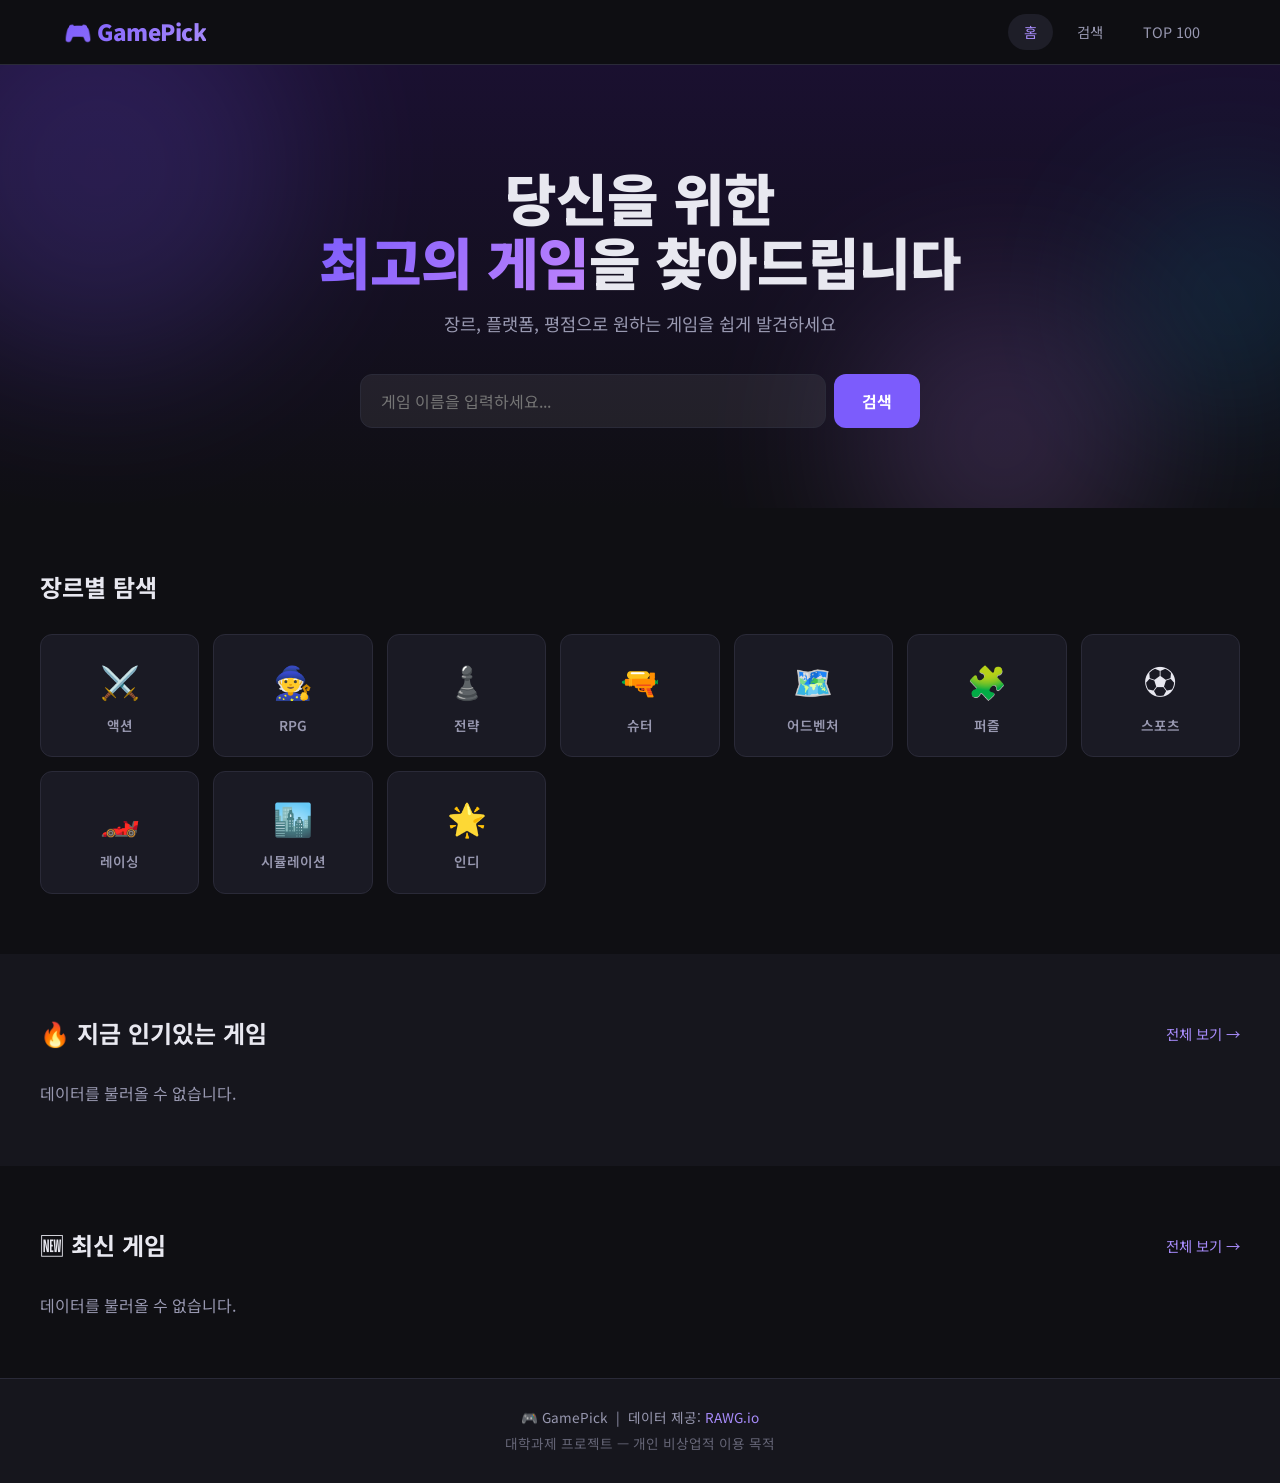
==== index.html @ 8594b7e9 "feat: 게임 추천 사이트 GamePick 초기 구현 - 메인 페이지: 히어로 검색, 장르별 탐색, 인기/최신 게임 섹션 - 검색 페이지: 텍스트 검색 + 장르/플랫폼/정렬 필터" ====
<!DOCTYPE html>
<html lang="ko">
<head>
  <meta charset="UTF-8" />
  <meta name="viewport" content="width=device-width, initial-scale=1.0" />
  <title>🎮 GamePick — 게임 추천 사이트</title>
  <link rel="stylesheet" href="style.css" />
  <link href="https://fonts.googleapis.com/css2?family=Noto+Sans+KR:wght@400;600;700;900&display=swap" rel="stylesheet" />
</head>
<body>

  <!-- 헤더 -->
  <header class="header">
    <div class="header-inner">
      <a href="index.html" class="logo">🎮 GamePick</a>
      <nav class="nav">
        <a href="index.html" class="nav-link active">홈</a>
        <a href="search.html" class="nav-link">검색</a>
        <a href="top.html" class="nav-link">TOP 100</a>
      </nav>
    </div>
  </header>

  <!-- 히어로 -->
  <section class="hero">
    <div class="hero-content">
      <h1 class="hero-title">당신을 위한<br /><span class="accent">최고의 게임</span>을 찾아드립니다</h1>
      <p class="hero-sub">장르, 플랫폼, 평점으로 원하는 게임을 쉽게 발견하세요</p>
      <form class="hero-search" id="heroSearchForm">
        <input type="text" id="heroSearchInput" placeholder="게임 이름을 입력하세요..." autocomplete="off" />
        <button type="submit">검색</button>
      </form>
    </div>
    <div class="hero-bg-shapes">
      <div class="shape s1"></div>
      <div class="shape s2"></div>
      <div class="shape s3"></div>
    </div>
  </section>

  <!-- 장르 필터 -->
  <section class="section">
    <div class="container">
      <h2 class="section-title">장르별 탐색</h2>
      <div class="genre-grid" id="genreGrid">
        <!-- JS로 생성 -->
      </div>
    </div>
  </section>

  <!-- 인기 게임 -->
  <section class="section section-dark">
    <div class="container">
      <div class="section-header">
        <h2 class="section-title">🔥 지금 인기있는 게임</h2>
        <a href="top.html" class="see-all">전체 보기 →</a>
      </div>
      <div class="game-grid" id="popularGames">
        <div class="skeleton-card"></div>
        <div class="skeleton-card"></div>
        <div class="skeleton-card"></div>
        <div class="skeleton-card"></div>
        <div class="skeleton-card"></div>
        <div class="skeleton-card"></div>
      </div>
    </div>
  </section>

  <!-- 최신 게임 -->
  <section class="section">
    <div class="container">
      <div class="section-header">
        <h2 class="section-title">🆕 최신 게임</h2>
        <a href="search.html?sort=-released" class="see-all">전체 보기 →</a>
      </div>
      <div class="game-grid" id="newGames">
        <div class="skeleton-card"></div>
        <div class="skeleton-card"></div>
        <div class="skeleton-card"></div>
        <div class="skeleton-card"></div>
        <div class="skeleton-card"></div>
        <div class="skeleton-card"></div>
      </div>
    </div>
  </section>

  <!-- 푸터 -->
  <footer class="footer">
    <div class="container">
      <p>🎮 GamePick &nbsp;|&nbsp; 데이터 제공: <a href="https://rawg.io" target="_blank">RAWG.io</a></p>
      <p class="footer-sub">대학과제 프로젝트 — 개인 비상업적 이용 목적</p>
    </div>
  </footer>

  <script src="api.js"></script>
  <script src="main.js"></script>
</body>
</html>
---- style.css ----
/* =============================================
   GamePick — Global Styles (Dark Theme)
   ============================================= */

:root {
  --bg: #0f0f13;
  --bg2: #16161d;
  --bg3: #1e1e28;
  --accent: #7c5cfc;
  --accent2: #a78bfa;
  --text: #e8e8f0;
  --text2: #9898b0;
  --card-bg: #1a1a24;
  --card-hover: #22222e;
  --border: #2a2a38;
  --gold: #f5c518;
  --green: #4caf50;
  --red: #f44336;
  --radius: 12px;
  --shadow: 0 4px 24px rgba(0,0,0,0.4);
}

* { box-sizing: border-box; margin: 0; padding: 0; }

html { scroll-behavior: smooth; }

body {
  background: var(--bg);
  color: var(--text);
  font-family: 'Noto Sans KR', sans-serif;
  line-height: 1.6;
  min-height: 100vh;
}

a { color: inherit; text-decoration: none; }

img { display: block; width: 100%; }

/* =============================================
   Header
   ============================================= */
.header {
  position: sticky;
  top: 0;
  z-index: 100;
  background: rgba(15, 15, 19, 0.92);
  backdrop-filter: blur(12px);
  border-bottom: 1px solid var(--border);
}

.header-inner {
  max-width: 1200px;
  margin: 0 auto;
  padding: 0 24px;
  height: 64px;
  display: flex;
  align-items: center;
  justify-content: space-between;
}

.logo {
  font-size: 1.4rem;
  font-weight: 900;
  letter-spacing: -0.5px;
  background: linear-gradient(135deg, var(--accent), var(--accent2));
  -webkit-background-clip: text;
  -webkit-text-fill-color: transparent;
  background-clip: text;
}

.nav { display: flex; gap: 8px; }

.nav-link {
  padding: 6px 16px;
  border-radius: 20px;
  font-size: 0.9rem;
  color: var(--text2);
  transition: all 0.2s;
}

.nav-link:hover, .nav-link.active {
  background: var(--bg3);
  color: var(--text);
}

.nav-link.active { color: var(--accent2); }

/* =============================================
   Hero
   ============================================= */
.hero {
  position: relative;
  overflow: hidden;
  padding: 100px 24px 80px;
  text-align: center;
  background: linear-gradient(180deg, #1a1030 0%, var(--bg) 100%);
}

.hero-content { position: relative; z-index: 2; max-width: 700px; margin: 0 auto; }

.hero-title {
  font-size: clamp(2rem, 5vw, 3.5rem);
  font-weight: 900;
  line-height: 1.15;
  letter-spacing: -1px;
  margin-bottom: 16px;
}

.accent {
  background: linear-gradient(135deg, var(--accent), #c084fc);
  -webkit-background-clip: text;
  -webkit-text-fill-color: transparent;
  background-clip: text;
}

.hero-sub {
  color: var(--text2);
  font-size: 1.1rem;
  margin-bottom: 36px;
}

.hero-search {
  display: flex;
  gap: 8px;
  max-width: 560px;
  margin: 0 auto;
}

.hero-search input {
  flex: 1;
  background: rgba(255,255,255,0.07);
  border: 1px solid var(--border);
  border-radius: 12px;
  padding: 14px 20px;
  color: var(--text);
  font-size: 1rem;
  font-family: inherit;
  outline: none;
  transition: border-color 0.2s;
}

.hero-search input:focus { border-color: var(--accent); }

.hero-search button {
  padding: 14px 28px;
  background: var(--accent);
  border: none;
  border-radius: 12px;
  color: #fff;
  font-size: 1rem;
  font-family: inherit;
  font-weight: 700;
  cursor: pointer;
  transition: background 0.2s, transform 0.1s;
}

.hero-search button:hover { background: var(--accent2); }
.hero-search button:active { transform: scale(0.97); }

/* Background shapes */
.hero-bg-shapes { position: absolute; inset: 0; pointer-events: none; }
.shape {
  position: absolute;
  border-radius: 50%;
  filter: blur(80px);
  opacity: 0.18;
}
.s1 { width: 400px; height: 400px; background: var(--accent); top: -100px; left: -100px; }
.s2 { width: 300px; height: 300px; background: #c084fc; bottom: -80px; right: 10%; }
.s3 { width: 200px; height: 200px; background: #06b6d4; top: 30%; right: -50px; }

/* =============================================
   Sections
   ============================================= */
.section { padding: 60px 24px; }
.section-dark { background: var(--bg2); }

.container { max-width: 1200px; margin: 0 auto; }

.section-header {
  display: flex;
  align-items: center;
  justify-content: space-between;
  margin-bottom: 28px;
}

.section-title {
  font-size: 1.5rem;
  font-weight: 700;
  margin-bottom: 28px;
}

.section-header .section-title { margin-bottom: 0; }

.see-all {
  color: var(--accent2);
  font-size: 0.9rem;
  transition: opacity 0.2s;
}
.see-all:hover { opacity: 0.7; }

/* =============================================
   Genre Grid
   ============================================= */
.genre-grid {
  display: grid;
  grid-template-columns: repeat(auto-fill, minmax(140px, 1fr));
  gap: 14px;
}

.genre-card {
  background: var(--card-bg);
  border: 1px solid var(--border);
  border-radius: var(--radius);
  padding: 20px 16px;
  text-align: center;
  cursor: pointer;
  transition: all 0.2s;
}

.genre-card:hover {
  background: var(--card-hover);
  border-color: var(--accent);
  transform: translateY(-2px);
}

.genre-icon { font-size: 2rem; margin-bottom: 8px; }
.genre-name { font-size: 0.85rem; font-weight: 600; color: var(--text2); }

/* =============================================
   Game Cards
   ============================================= */
.game-grid {
  display: grid;
  grid-template-columns: repeat(auto-fill, minmax(220px, 1fr));
  gap: 20px;
}

.game-card {
  background: var(--card-bg);
  border: 1px solid var(--border);
  border-radius: var(--radius);
  overflow: hidden;
  cursor: pointer;
  transition: all 0.25s;
  text-decoration: none;
}

.game-card:hover {
  transform: translateY(-4px);
  box-shadow: 0 12px 40px rgba(124, 92, 252, 0.2);
  border-color: var(--accent);
}

.game-card-img {
  aspect-ratio: 16/9;
  overflow: hidden;
  background: var(--bg3);
}

.game-card-img img {
  width: 100%;
  height: 100%;
  object-fit: cover;
  transition: transform 0.3s;
}

.game-card:hover .game-card-img img { transform: scale(1.05); }

.game-card-img-placeholder {
  width: 100%;
  height: 100%;
  display: flex;
  align-items: center;
  justify-content: center;
  font-size: 3rem;
  background: var(--bg3);
}

.game-card-body { padding: 14px; }

.game-card-title {
  font-size: 0.95rem;
  font-weight: 700;
  margin-bottom: 8px;
  display: -webkit-box;
  -webkit-line-clamp: 2;
  -webkit-box-orient: vertical;
  overflow: hidden;
}

.game-card-meta {
  display: flex;
  align-items: center;
  justify-content: space-between;
  flex-wrap: wrap;
  gap: 6px;
}

.rating {
  display: flex;
  align-items: center;
  gap: 4px;
  font-size: 0.85rem;
  font-weight: 700;
}

.rating .star { color: var(--gold); }
.rating.high { color: var(--green); }
.rating.mid { color: var(--gold); }
.rating.low { color: var(--red); }

.platforms {
  display: flex;
  gap: 4px;
  flex-wrap: wrap;
}

.platform-tag {
  font-size: 0.7rem;
  padding: 2px 7px;
  background: var(--bg3);
  border-radius: 4px;
  color: var(--text2);
}

.genre-tags {
  display: flex;
  gap: 4px;
  flex-wrap: wrap;
  margin-top: 8px;
}

.genre-tag {
  font-size: 0.7rem;
  padding: 2px 8px;
  border-radius: 4px;
  background: rgba(124,92,252,0.15);
  color: var(--accent2);
}

/* Skeleton */
.skeleton-card {
  background: var(--card-bg);
  border: 1px solid var(--border);
  border-radius: var(--radius);
  aspect-ratio: 3/4;
  animation: shimmer 1.5s infinite;
}

@keyframes shimmer {
  0%,100% { opacity: 0.5; }
  50% { opacity: 1; }
}

/* =============================================
   Search Page
   ============================================= */
.page-header {
  background: var(--bg2);
  padding: 40px 24px 30px;
  border-bottom: 1px solid var(--border);
}

.page-header h1 { font-size: 2rem; font-weight: 900; }
.page-header p { color: var(--text2); margin-top: 6px; }

.search-bar {
  display: flex;
  gap: 10px;
  margin-bottom: 24px;
}

.search-bar input {
  flex: 1;
  background: var(--card-bg);
  border: 1px solid var(--border);
  border-radius: var(--radius);
  padding: 12px 18px;
  color: var(--text);
  font-size: 1rem;
  font-family: inherit;
  outline: none;
  transition: border-color 0.2s;
}

.search-bar input:focus { border-color: var(--accent); }

.search-bar button {
  padding: 12px 24px;
  background: var(--accent);
  border: none;
  border-radius: var(--radius);
  color: #fff;
  font-family: inherit;
  font-size: 0.95rem;
  font-weight: 700;
  cursor: pointer;
  transition: background 0.2s;
  white-space: nowrap;
}

.search-bar button:hover { background: var(--accent2); }

.filters {
  display: flex;
  gap: 12px;
  flex-wrap: wrap;
  align-items: flex-end;
  margin-bottom: 28px;
  padding: 20px;
  background: var(--card-bg);
  border: 1px solid var(--border);
  border-radius: var(--radius);
}

.filter-group {
  display: flex;
  flex-direction: column;
  gap: 6px;
  min-width: 140px;
}

.filter-group label {
  font-size: 0.8rem;
  color: var(--text2);
  font-weight: 600;
  text-transform: uppercase;
  letter-spacing: 0.05em;
}

.filter-group select {
  background: var(--bg3);
  border: 1px solid var(--border);
  border-radius: 8px;
  padding: 8px 12px;
  color: var(--text);
  font-family: inherit;
  font-size: 0.9rem;
  outline: none;
  cursor: pointer;
}

.btn-filter {
  padding: 8px 24px;
  background: var(--accent);
  border: none;
  border-radius: 8px;
  color: #fff;
  font-family: inherit;
  font-size: 0.9rem;
  font-weight: 700;
  cursor: pointer;
  transition: background 0.2s;
  align-self: flex-end;
}

.btn-filter:hover { background: var(--accent2); }

.result-count {
  color: var(--text2);
  font-size: 0.9rem;
  margin-bottom: 20px;
}

.load-more-wrap { text-align: center; margin-top: 40px; }

.btn-load-more {
  padding: 12px 40px;
  background: transparent;
  border: 1px solid var(--accent);
  border-radius: 30px;
  color: var(--accent2);
  font-family: inherit;
  font-size: 0.95rem;
  font-weight: 700;
  cursor: pointer;
  transition: all 0.2s;
}

.btn-load-more:hover { background: var(--accent); color: #fff; }

/* =============================================
   TOP List
   ============================================= */
.top-list { display: flex; flex-direction: column; gap: 12px; }

.top-item {
  display: flex;
  align-items: center;
  gap: 16px;
  background: var(--card-bg);
  border: 1px solid var(--border);
  border-radius: var(--radius);
  padding: 14px 18px;
  cursor: pointer;
  transition: all 0.2s;
  text-decoration: none;
}

.top-item:hover {
  background: var(--card-hover);
  border-color: var(--accent);
  transform: translateX(4px);
}

.top-rank {
  width: 40px;
  font-size: 1.2rem;
  font-weight: 900;
  text-align: center;
  color: var(--text2);
  flex-shrink: 0;
}

.top-rank.gold { color: #ffd700; }
.top-rank.silver { color: #c0c0c0; }
.top-rank.bronze { color: #cd7f32; }

.top-img {
  width: 80px;
  height: 50px;
  border-radius: 8px;
  overflow: hidden;
  flex-shrink: 0;
  background: var(--bg3);
}

.top-img img { width: 100%; height: 100%; object-fit: cover; }

.top-info { flex: 1; min-width: 0; }

.top-name {
  font-size: 1rem;
  font-weight: 700;
  white-space: nowrap;
  overflow: hidden;
  text-overflow: ellipsis;
}

.top-meta {
  display: flex;
  gap: 12px;
  align-items: center;
  margin-top: 4px;
  flex-wrap: wrap;
}

.top-meta .genre-tag { font-size: 0.72rem; }

.top-rating {
  margin-left: auto;
  font-size: 1.1rem;
  font-weight: 900;
  color: var(--gold);
  flex-shrink: 0;
}

/* =============================================
   Game Detail Page
   ============================================= */
.detail-loading {
  text-align: center;
  padding: 100px 24px;
  color: var(--text2);
}

.spinner {
  width: 40px;
  height: 40px;
  border: 3px solid var(--border);
  border-top-color: var(--accent);
  border-radius: 50%;
  animation: spin 0.8s linear infinite;
  margin: 0 auto 16px;
}

@keyframes spin { to { transform: rotate(360deg); } }

.detail-hero {
  position: relative;
  height: 420px;
  overflow: hidden;
}

.detail-hero-img {
  width: 100%;
  height: 100%;
  object-fit: cover;
  filter: brightness(0.4);
}

.detail-hero-overlay {
  position: absolute;
  inset: 0;
  background: linear-gradient(to top, var(--bg) 30%, transparent 100%);
}

.detail-hero-content {
  position: absolute;
  bottom: 0;
  left: 0;
  right: 0;
  padding: 40px 40px 30px;
  max-width: 1200px;
  margin: 0 auto;
}

.detail-title {
  font-size: clamp(1.8rem, 4vw, 3rem);
  font-weight: 900;
  letter-spacing: -0.5px;
  margin-bottom: 12px;
}

.detail-badges {
  display: flex;
  gap: 10px;
  flex-wrap: wrap;
  align-items: center;
}

.badge {
  padding: 4px 14px;
  border-radius: 20px;
  font-size: 0.8rem;
  font-weight: 700;
}

.badge-rating { background: var(--gold); color: #000; }
.badge-year { background: var(--bg3); border: 1px solid var(--border); }
.badge-platform { background: rgba(124,92,252,0.2); color: var(--accent2); }

.detail-body {
  max-width: 1200px;
  margin: 0 auto;
  padding: 40px 24px;
  display: grid;
  grid-template-columns: 1fr 320px;
  gap: 40px;
}

@media (max-width: 768px) {
  .detail-body { grid-template-columns: 1fr; }
}

.detail-description {
  color: var(--text2);
  line-height: 1.8;
  font-size: 0.95rem;
}

.detail-description h3 { color: var(--text); font-size: 1.1rem; margin-bottom: 12px; }

.detail-sidebar {}

.detail-info-card {
  background: var(--card-bg);
  border: 1px solid var(--border);
  border-radius: var(--radius);
  padding: 20px;
  margin-bottom: 20px;
}

.detail-info-row {
  display: flex;
  justify-content: space-between;
  align-items: flex-start;
  padding: 10px 0;
  border-bottom: 1px solid var(--border);
  gap: 12px;
}

.detail-info-row:last-child { border-bottom: none; }

.info-label {
  font-size: 0.8rem;
  color: var(--text2);
  font-weight: 600;
  text-transform: uppercase;
  letter-spacing: 0.05em;
  flex-shrink: 0;
}

.info-value {
  font-size: 0.9rem;
  font-weight: 600;
  text-align: right;
}

.screenshots-grid {
  display: grid;
  grid-template-columns: 1fr 1fr;
  gap: 10px;
  margin-top: 28px;
}

.screenshot-img {
  border-radius: 8px;
  overflow: hidden;
  aspect-ratio: 16/9;
}

.screenshot-img img { width: 100%; height: 100%; object-fit: cover; }

/* =============================================
   Footer
   ============================================= */
.footer {
  background: var(--bg2);
  border-top: 1px solid var(--border);
  padding: 28px 24px;
  text-align: center;
}

.footer p { color: var(--text2); font-size: 0.85rem; }
.footer a { color: var(--accent2); }
.footer-sub { margin-top: 4px; font-size: 0.75rem; opacity: 0.6; }

/* =============================================
   Responsive
   ============================================= */
@media (max-width: 600px) {
  .hero { padding: 70px 16px 60px; }
  .hero-search { flex-direction: column; }
  .hero-search button { width: 100%; }
  .filters { flex-direction: column; }
  .filter-group { width: 100%; }
  .game-grid { grid-template-columns: repeat(auto-fill, minmax(160px, 1fr)); gap: 14px; }
  .section { padding: 40px 16px; }
  .detail-hero-content { padding: 20px 16px; }
  .top-img { display: none; }
}
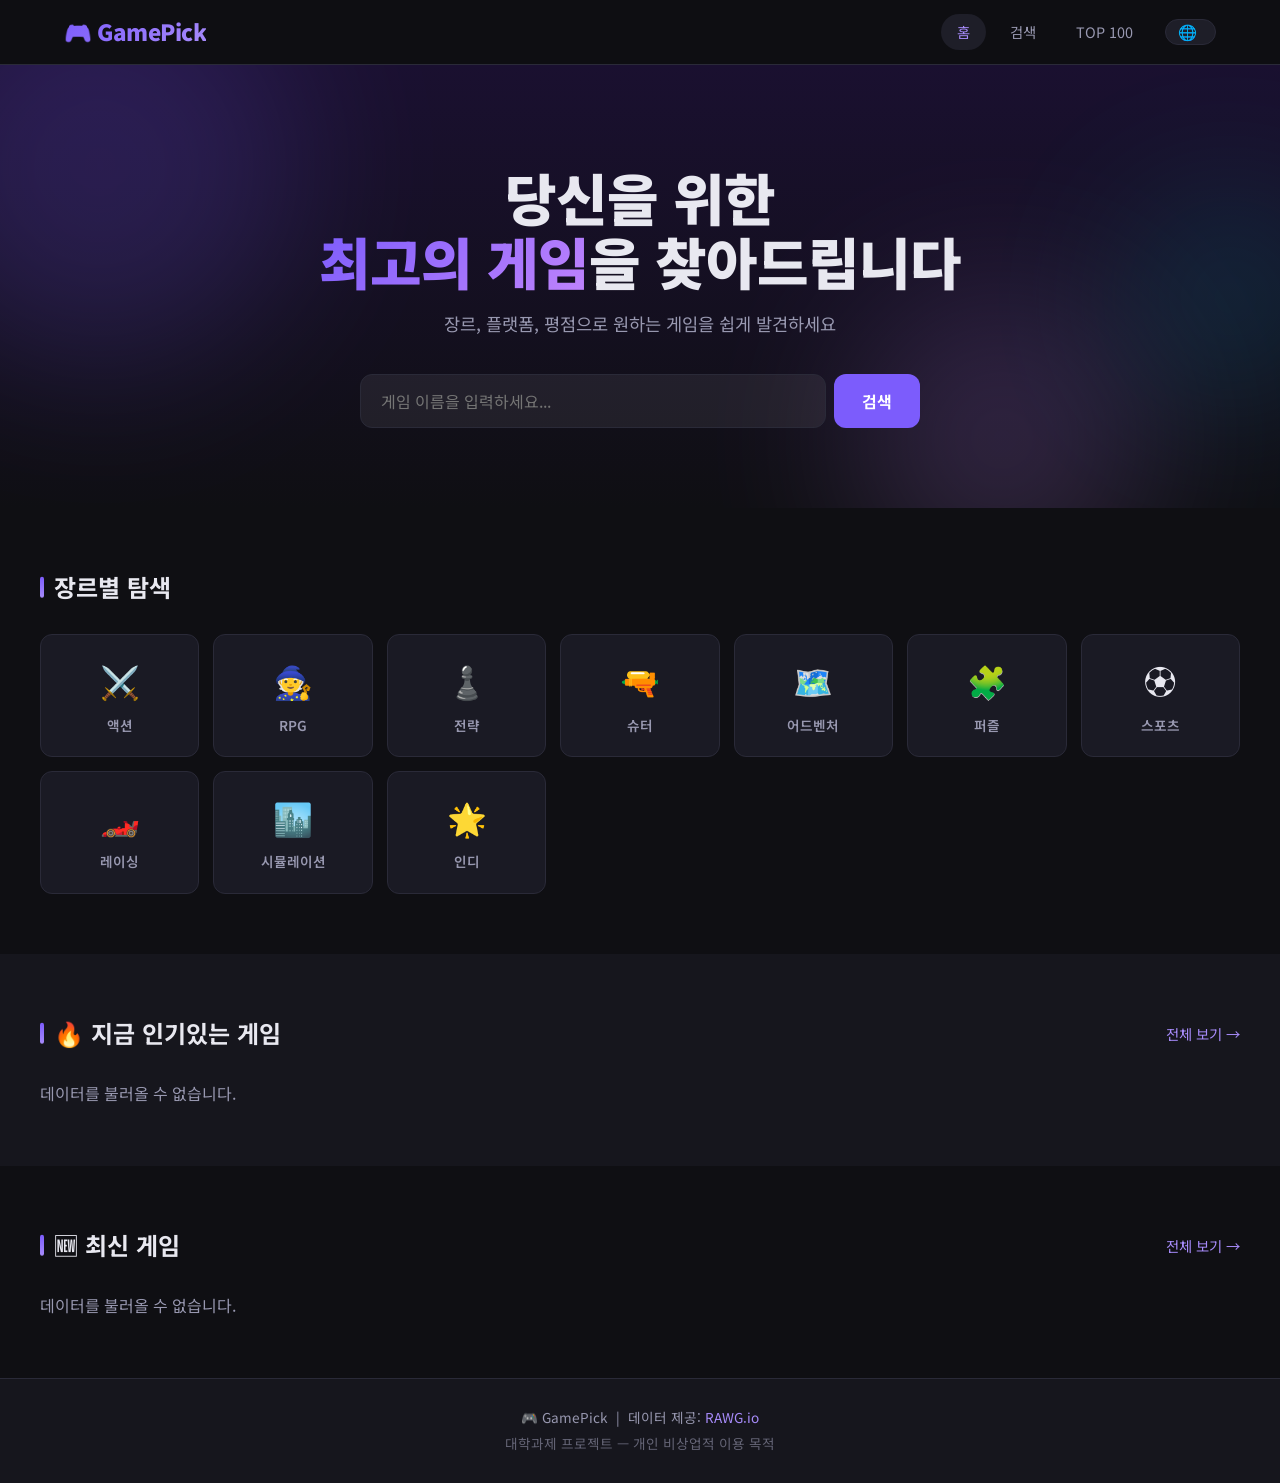
==== commit 1184e17e: "feat: 디자인 개선 + 구매처 링크 + 구글 번역 위젯 추가 - 게임 상세: 구매/다운로드 스토어 링크 (Steam, PS, Xbox, Epic 등) - 헤더에 구글 자동 번역" ====
--- a/index.html
+++ b/index.html
@@ -13,11 +13,17 @@
   <header class="header">
     <div class="header-inner">
       <a href="index.html" class="logo">🎮 GamePick</a>
-      <nav class="nav">
-        <a href="index.html" class="nav-link active">홈</a>
-        <a href="search.html" class="nav-link">검색</a>
-        <a href="top.html" class="nav-link">TOP 100</a>
-      </nav>
+      <div class="header-right">
+        <nav class="nav">
+          <a href="index.html" class="nav-link active">홈</a>
+          <a href="search.html" class="nav-link">검색</a>
+          <a href="top.html" class="nav-link">TOP 100</a>
+        </nav>
+        <div class="translate-wrap" title="언어 번역">
+          <span class="translate-icon">🌐</span>
+          <div id="google_translate_element"></div>
+        </div>
+      </div>
     </div>
   </header>
 
@@ -94,5 +100,6 @@
 
   <script src="api.js"></script>
   <script src="main.js"></script>
+  <script src="translate.js"></script>
 </body>
 </html>
--- a/style.css
+++ b/style.css
@@ -68,6 +68,8 @@
   background-clip: text;
 }
 
+.header-right { display: flex; align-items: center; gap: 16px; }
+
 .nav { display: flex; gap: 8px; }
 
 .nav-link {
@@ -84,6 +86,47 @@
 }
 
 .nav-link.active { color: var(--accent2); }
+
+/* ─── Google Translate 위젯 ─── */
+.translate-wrap {
+  display: flex;
+  align-items: center;
+  gap: 6px;
+  padding: 4px 12px;
+  background: var(--bg3);
+  border: 1px solid var(--border);
+  border-radius: 20px;
+  transition: border-color 0.2s;
+}
+.translate-wrap:hover { border-color: var(--accent); }
+.translate-icon { font-size: 0.95rem; line-height: 1; }
+
+/* 구글 번역 기본 스타일 오버라이드 */
+#google_translate_element { display: inline-flex; align-items: center; }
+.goog-te-gadget {
+  font-size: 0 !important;
+  color: transparent !important;
+  font-family: 'Noto Sans KR', sans-serif !important;
+}
+.goog-te-gadget .goog-te-combo {
+  margin: 0 !important;
+  padding: 3px 6px;
+  background: transparent;
+  color: var(--text);
+  border: none;
+  border-radius: 6px;
+  font-family: inherit;
+  font-size: 0.82rem;
+  cursor: pointer;
+  outline: none;
+}
+.goog-te-gadget .goog-te-combo option { color: #000; }
+
+/* 구글 번역 상단 배너 숨기기 */
+.goog-te-banner-frame, .skiptranslate { display: none !important; }
+body { top: 0 !important; }
+.goog-tooltip, .goog-tooltip:hover { display: none !important; }
+.goog-text-highlight { background: none !important; box-shadow: none !important; }
 
 /* =============================================
    Hero
@@ -188,6 +231,20 @@
   font-size: 1.5rem;
   font-weight: 700;
   margin-bottom: 28px;
+  position: relative;
+  padding-left: 14px;
+}
+
+.section-title::before {
+  content: '';
+  position: absolute;
+  left: 0;
+  top: 50%;
+  transform: translateY(-50%);
+  width: 4px;
+  height: 0.85em;
+  border-radius: 4px;
+  background: linear-gradient(180deg, var(--accent), var(--accent2));
 }
 
 .section-header .section-title { margin-bottom: 0; }
@@ -687,6 +744,47 @@
   font-weight: 600;
   text-align: right;
 }
+
+/* ─── 구매처(스토어) 카드 ─── */
+.store-card {
+  background: var(--card-bg);
+  border: 1px solid var(--border);
+  border-radius: var(--radius);
+  padding: 20px;
+  margin-bottom: 20px;
+}
+
+.store-card-title {
+  font-size: 0.95rem;
+  font-weight: 700;
+  margin-bottom: 14px;
+}
+
+.store-list { display: flex; flex-direction: column; gap: 8px; }
+
+.store-btn {
+  display: flex;
+  align-items: center;
+  gap: 10px;
+  padding: 11px 14px;
+  background: var(--bg3);
+  border: 1px solid var(--border);
+  border-left: 3px solid var(--store-color, var(--accent));
+  border-radius: 8px;
+  font-size: 0.88rem;
+  font-weight: 600;
+  transition: all 0.18s;
+}
+
+.store-btn:hover {
+  background: var(--card-hover);
+  border-color: var(--accent);
+  transform: translateX(3px);
+}
+
+.store-icon { font-size: 1.05rem; }
+.store-name { flex: 1; }
+.store-arrow { color: var(--text2); font-size: 0.85rem; }
 
 .screenshots-grid {
   display: grid;
@@ -731,3 +829,56 @@
   .detail-hero-content { padding: 20px 16px; }
   .top-img { display: none; }
 }
+
+@media (max-width: 768px) {
+  .header-inner { padding: 0 16px; }
+  .header-right { gap: 8px; }
+  .nav-link { padding: 6px 10px; font-size: 0.82rem; }
+  .translate-wrap { padding: 4px 8px; }
+}
+
+/* =============================================
+   Polish — 애니메이션 & 스크롤바
+   ============================================= */
+
+/* 카드 등장 애니메이션 */
+@keyframes fadeUp {
+  from { opacity: 0; transform: translateY(16px); }
+  to   { opacity: 1; transform: translateY(0); }
+}
+
+.game-card, .top-item, .genre-card {
+  animation: fadeUp 0.45s ease both;
+}
+
+/* 게임 카드 이미지 위 그라데이션 (가독성) */
+.game-card-img { position: relative; }
+.game-card-img::after {
+  content: '';
+  position: absolute;
+  inset: 0;
+  background: linear-gradient(180deg, transparent 60%, rgba(15,15,19,0.35) 100%);
+  pointer-events: none;
+}
+
+/* 커스텀 스크롤바 */
+::-webkit-scrollbar { width: 12px; height: 12px; }
+::-webkit-scrollbar-track { background: var(--bg2); }
+::-webkit-scrollbar-thumb {
+  background: var(--bg3);
+  border: 3px solid var(--bg2);
+  border-radius: 10px;
+}
+::-webkit-scrollbar-thumb:hover { background: var(--accent); }
+
+/* 텍스트 선택 색상 */
+::selection { background: var(--accent); color: #fff; }
+
+/* 모션 최소화 선호 사용자 배려 */
+@media (prefers-reduced-motion: reduce) {
+  *, *::before, *::after {
+    animation-duration: 0.01ms !important;
+    transition-duration: 0.01ms !important;
+    scroll-behavior: auto !important;
+  }
+}
